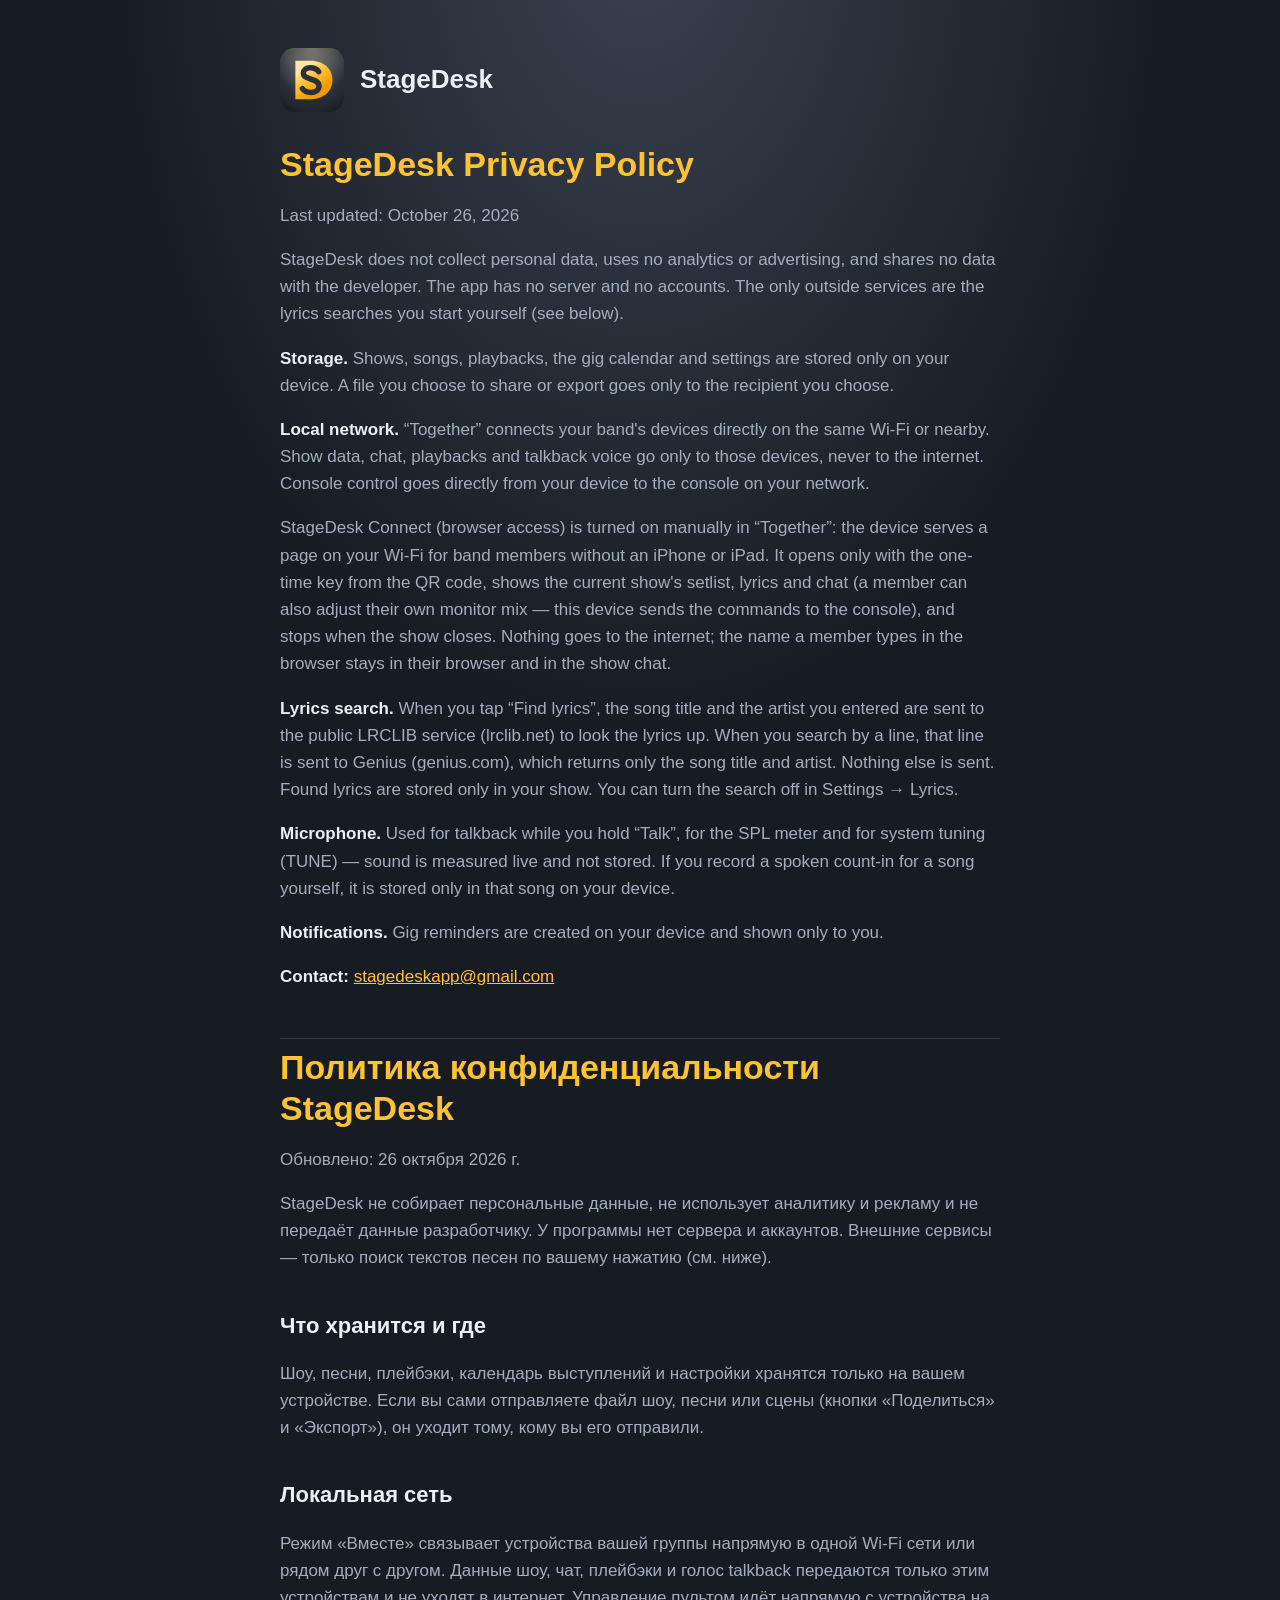
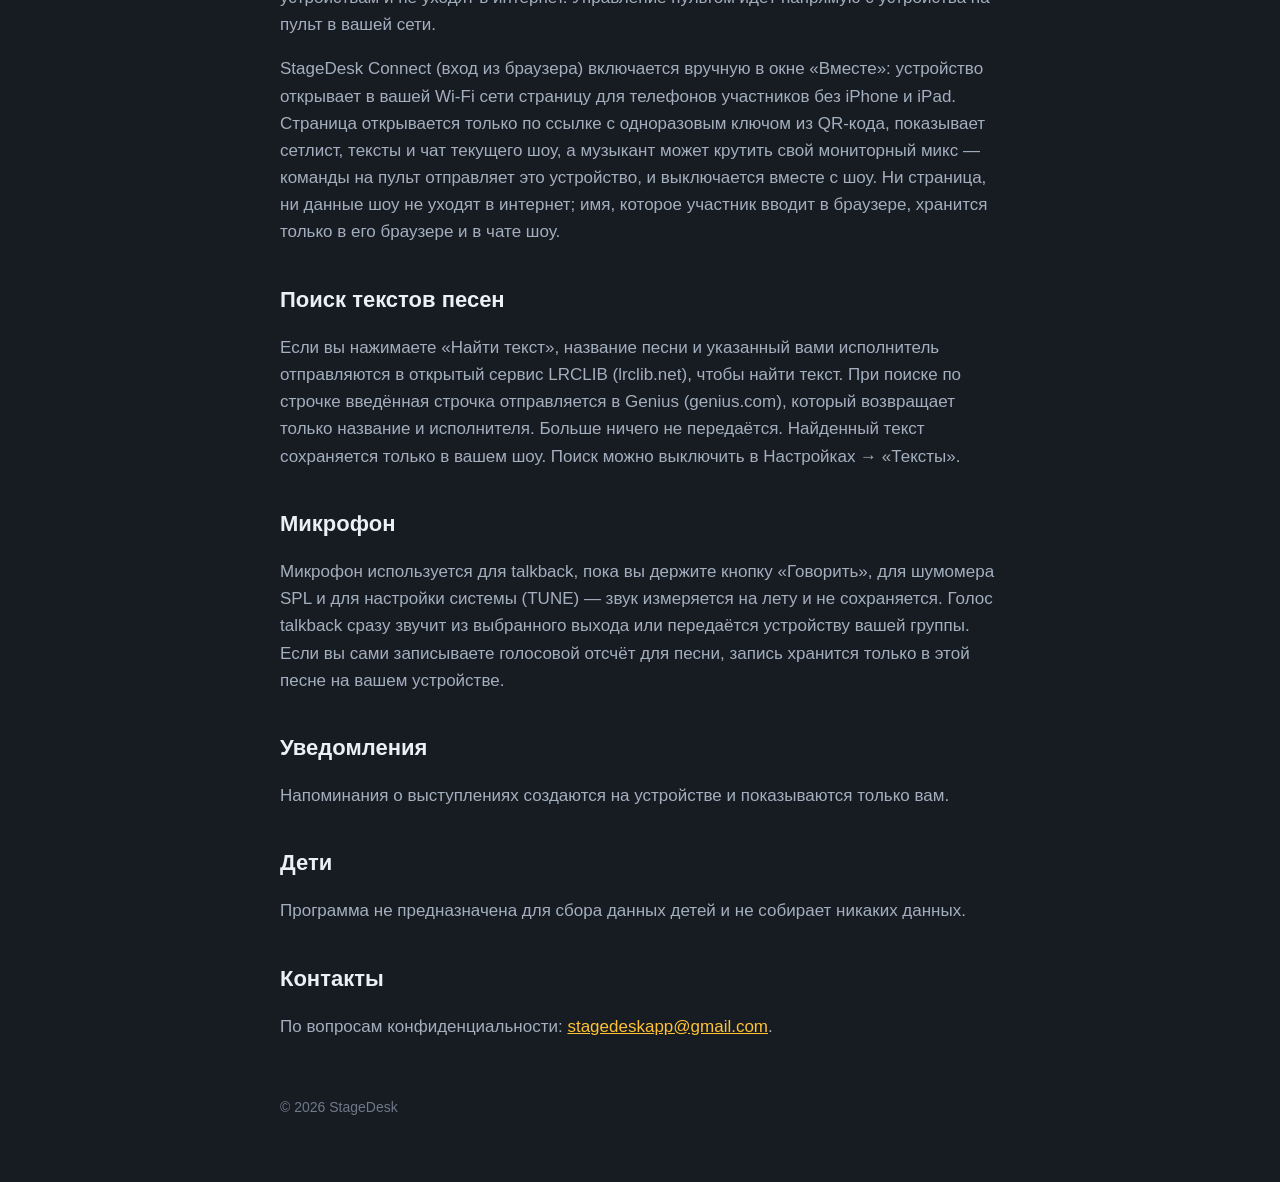
==== privacy.html @ 0006bb93 "Add files via upload" ====
<!doctype html>
<html lang="en"><head><meta charset="utf-8"><meta name="viewport" content="width=device-width, initial-scale=1">
<title>StageDesk Privacy Policy</title><link rel="icon" href="logo.svg"><link rel="stylesheet" href="style.css"></head>
<body><main>
<header><img src="logo.svg" alt=""><a href="./">StageDesk</a></header>
<h1>StageDesk Privacy Policy</h1>
<p>Last updated: October 26, 2026</p>
<p>StageDesk does not collect personal data, uses no analytics or advertising, and shares no data with the developer. The app has no server and no accounts. The only outside services are the lyrics searches you start yourself (see below).</p>
<p><strong>Storage.</strong> Shows, songs, playbacks, the gig calendar and settings are stored only on your device. A file you choose to share or export goes only to the recipient you choose.</p>
<p><strong>Local network.</strong> “Together” connects your band&#x27;s devices directly on the same Wi-Fi or nearby. Show data, chat, playbacks and talkback voice go only to those devices, never to the internet. Console control goes directly from your device to the console on your network.</p>
<p>StageDesk Connect (browser access) is turned on manually in “Together”: the device serves a page on your Wi-Fi for band members without an iPhone or iPad. It opens only with the one-time key from the QR code, shows the current show&#x27;s setlist, lyrics and chat (a member can also adjust their own monitor mix — this device sends the commands to the console), and stops when the show closes. Nothing goes to the internet; the name a member types in the browser stays in their browser and in the show chat.</p>
<p><strong>Lyrics search.</strong> When you tap “Find lyrics”, the song title and the artist you entered are sent to the public LRCLIB service (lrclib.net) to look the lyrics up. When you search by a line, that line is sent to Genius (genius.com), which returns only the song title and artist. Nothing else is sent. Found lyrics are stored only in your show. You can turn the search off in Settings → Lyrics.</p>
<p><strong>Microphone.</strong> Used for talkback while you hold “Talk”, for the SPL meter and for system tuning (TUNE) — sound is measured live and not stored. If you record a spoken count-in for a song yourself, it is stored only in that song on your device.</p>
<p><strong>Notifications.</strong> Gig reminders are created on your device and shown only to you.</p>
<p><strong>Contact:</strong> <a href="mailto:stagedeskapp@gmail.com">stagedeskapp@gmail.com</a></p>
<div class="lang" id="ru">
<h1>Политика конфиденциальности StageDesk</h1>
<p>Обновлено: 26 октября 2026 г.</p>
<p>StageDesk не собирает персональные данные, не использует аналитику и рекламу и не передаёт данные разработчику. У программы нет сервера и аккаунтов. Внешние сервисы — только поиск текстов песен по вашему нажатию (см. ниже).</p>
<h2>Что хранится и где</h2>
<p>Шоу, песни, плейбэки, календарь выступлений и настройки хранятся только на вашем устройстве. Если вы сами отправляете файл шоу, песни или сцены (кнопки «Поделиться» и «Экспорт»), он уходит тому, кому вы его отправили.</p>
<h2>Локальная сеть</h2>
<p>Режим «Вместе» связывает устройства вашей группы напрямую в одной Wi-Fi сети или рядом друг с другом. Данные шоу, чат, плейбэки и голос talkback передаются только этим устройствам и не уходят в интернет. Управление пультом идёт напрямую с устройства на пульт в вашей сети.</p>
<p>StageDesk Connect (вход из браузера) включается вручную в окне «Вместе»: устройство открывает в вашей Wi-Fi сети страницу для телефонов участников без iPhone и iPad. Страница открывается только по ссылке с одноразовым ключом из QR-кода, показывает сетлист, тексты и чат текущего шоу, а музыкант может крутить свой мониторный микс — команды на пульт отправляет это устройство, и выключается вместе с шоу. Ни страница, ни данные шоу не уходят в интернет; имя, которое участник вводит в браузере, хранится только в его браузере и в чате шоу.</p>
<h2>Поиск текстов песен</h2>
<p>Если вы нажимаете «Найти текст», название песни и указанный вами исполнитель отправляются в открытый сервис LRCLIB (lrclib.net), чтобы найти текст. При поиске по строчке введённая строчка отправляется в Genius (genius.com), который возвращает только название и исполнителя. Больше ничего не передаётся. Найденный текст сохраняется только в вашем шоу. Поиск можно выключить в Настройках → «Тексты».</p>
<h2>Микрофон</h2>
<p>Микрофон используется для talkback, пока вы держите кнопку «Говорить», для шумомера SPL и для настройки системы (TUNE) — звук измеряется на лету и не сохраняется. Голос talkback сразу звучит из выбранного выхода или передаётся устройству вашей группы. Если вы сами записываете голосовой отсчёт для песни, запись хранится только в этой песне на вашем устройстве.</p>
<h2>Уведомления</h2>
<p>Напоминания о выступлениях создаются на устройстве и показываются только вам.</p>
<h2>Дети</h2>
<p>Программа не предназначена для сбора данных детей и не собирает никаких данных.</p>
<h2>Контакты</h2>
<p>По вопросам конфиденциальности: <a href="mailto:stagedeskapp@gmail.com">stagedeskapp@gmail.com</a>.</p>
</div>
<footer>© 2026 StageDesk</footer>
</main></body></html>
---- style.css ----
:root { --bg: #171B22; --card: #222833; --text: #EAF0F6; --muted: #A3AFBE; --accent: #FFC233; }
* { box-sizing: border-box; }
body { margin: 0; background: radial-gradient(ellipse at 50% -10%, #3A4250 0%, var(--bg) 60%) fixed; background-color: var(--bg);
  color: var(--text); font: 17px/1.6 -apple-system, BlinkMacSystemFont, "Segoe UI", Roboto, sans-serif; }
main { max-width: 760px; margin: 0 auto; padding: 48px 20px 64px; }
header { display: flex; align-items: center; gap: 16px; margin-bottom: 32px; }
header img { width: 64px; height: 64px; }
header a { color: var(--text); text-decoration: none; font-size: 26px; font-weight: 700; }
h1 { font-size: 34px; line-height: 1.2; margin: 0 0 12px; color: var(--accent); }
h2 { font-size: 22px; margin: 36px 0 8px; }
h3 { font-size: 18px; margin: 24px 0 4px; }
p, li { color: var(--muted); }
strong { color: var(--text); }
a { color: var(--accent); }
.card { background: var(--card); border-radius: 16px; padding: 20px 24px; margin: 16px 0; }
nav { display: flex; gap: 20px; flex-wrap: wrap; margin-top: 8px; }
.lang { border-top: 1px solid #333B48; margin-top: 48px; padding-top: 8px; }
footer { margin-top: 56px; font-size: 14px; color: #6E7A8A; }
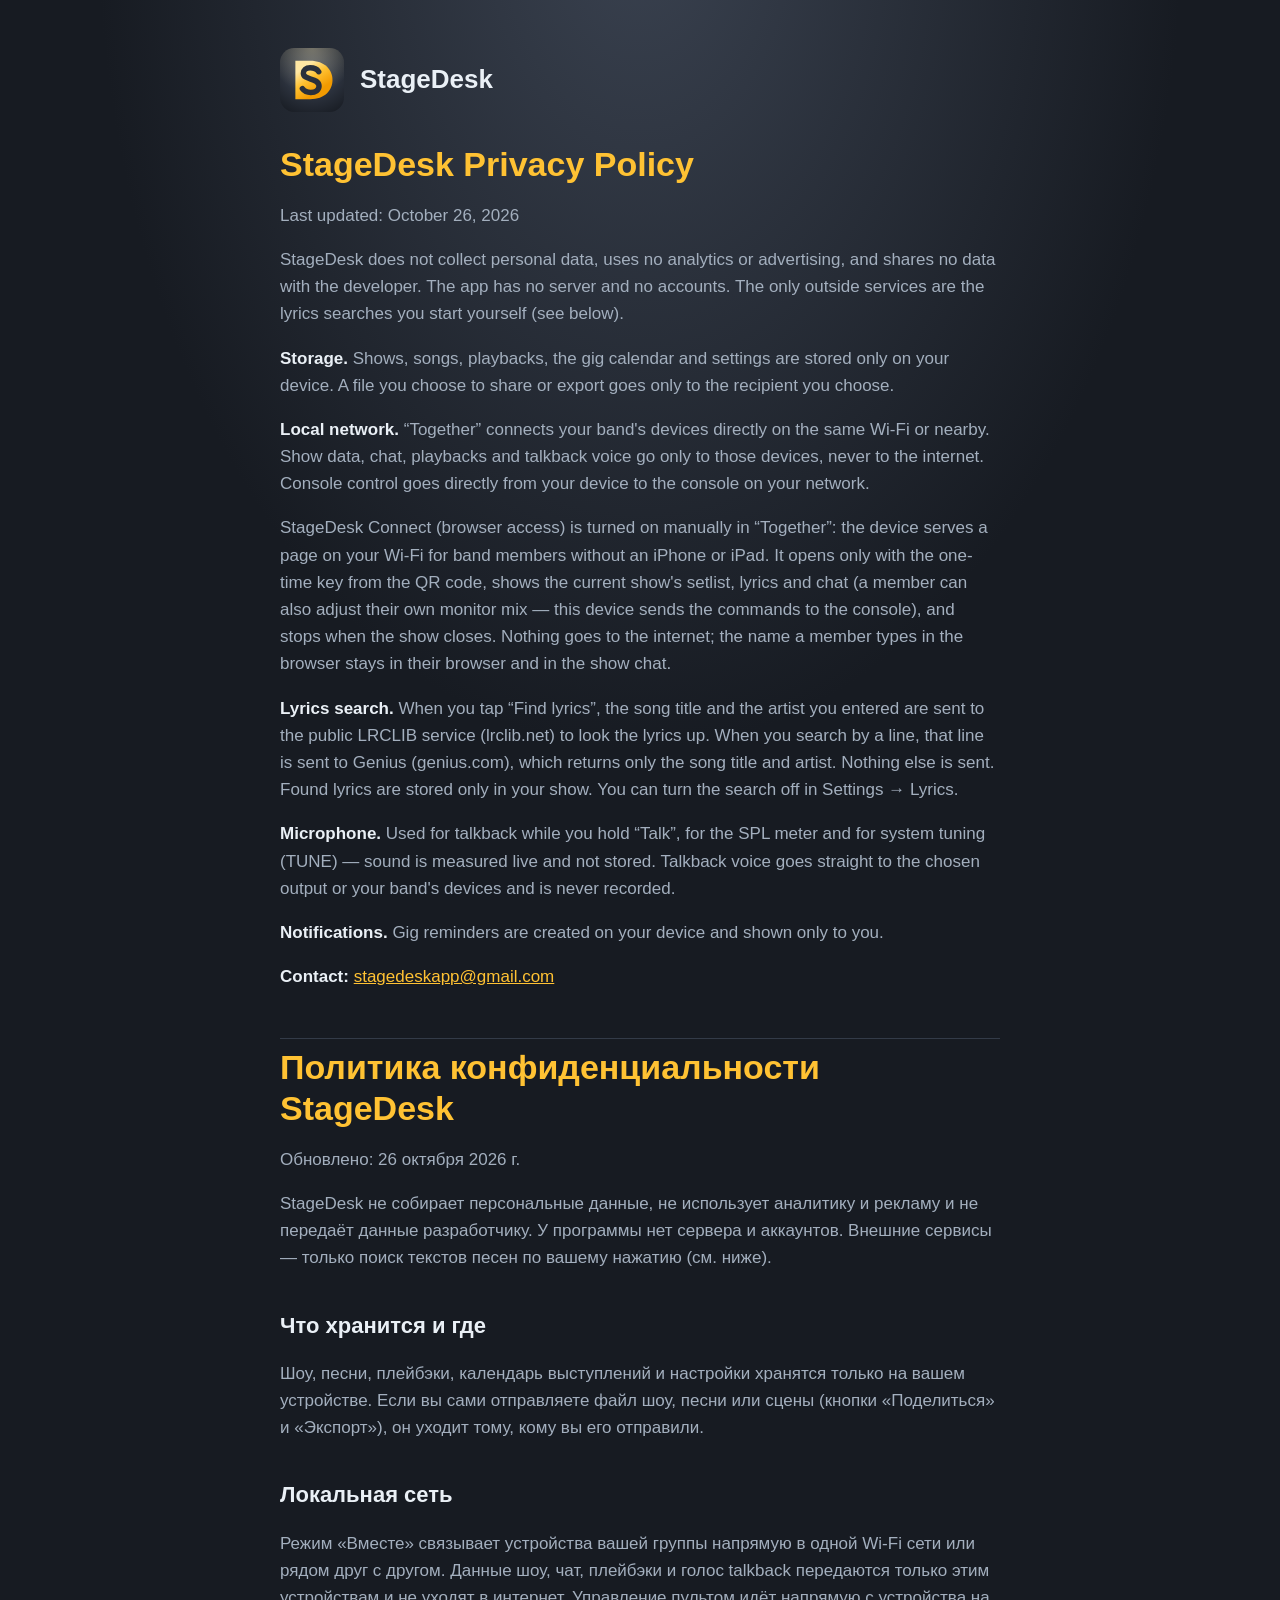
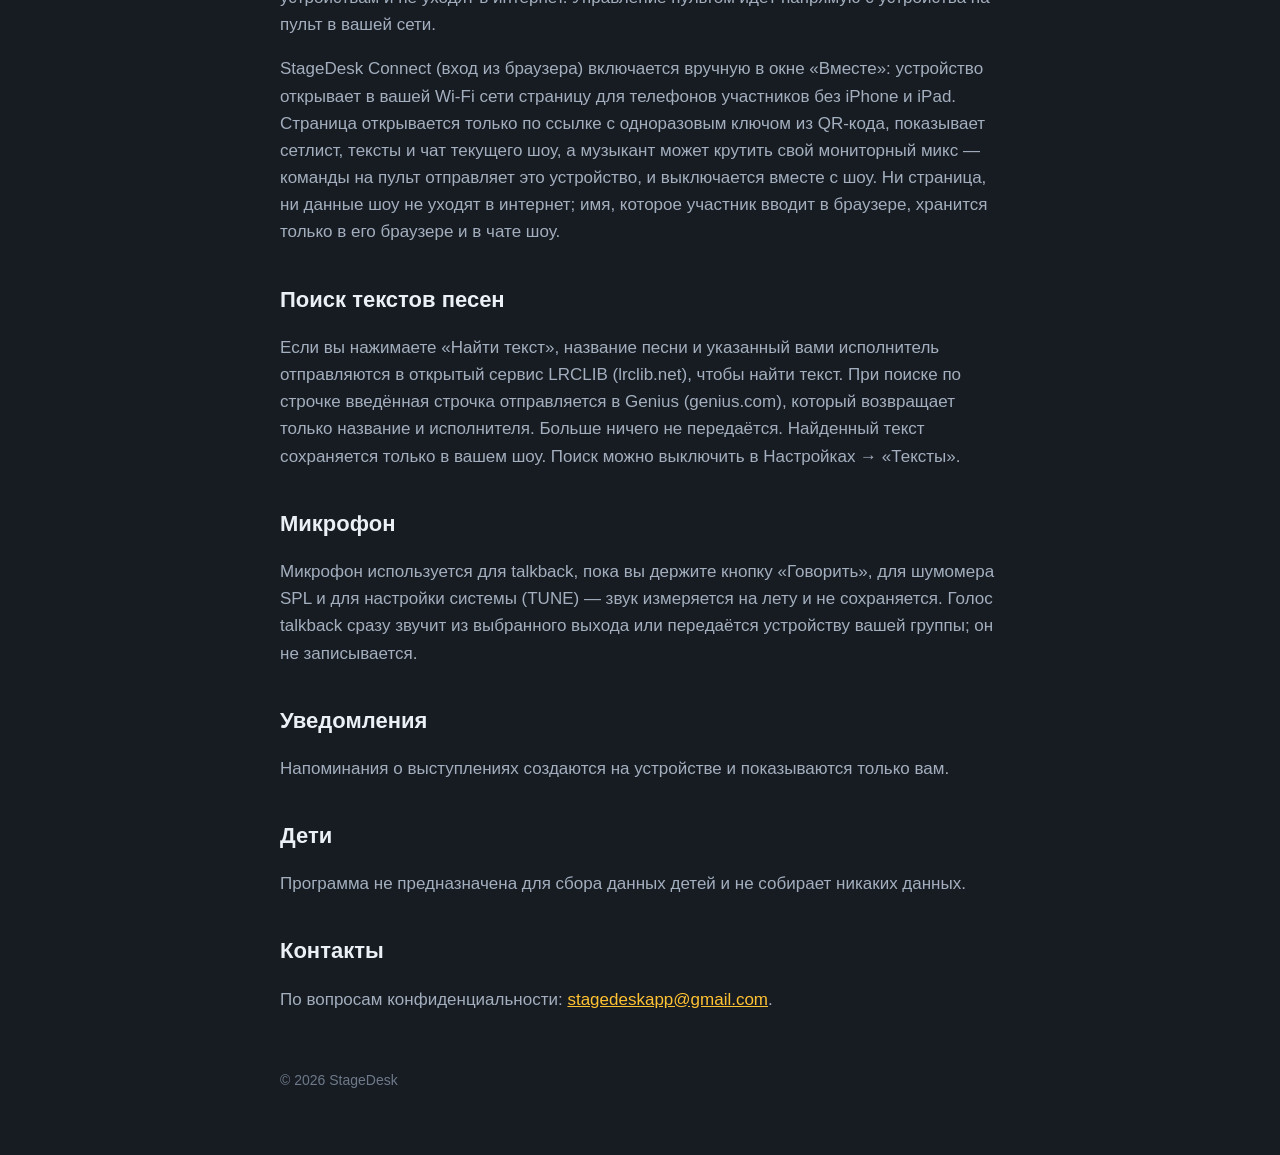
==== commit 2bf18cb0: "Add files via upload" ====
--- a/privacy.html
+++ b/privacy.html
@@ -10,7 +10,7 @@
 <p><strong>Local network.</strong> “Together” connects your band&#x27;s devices directly on the same Wi-Fi or nearby. Show data, chat, playbacks and talkback voice go only to those devices, never to the internet. Console control goes directly from your device to the console on your network.</p>
 <p>StageDesk Connect (browser access) is turned on manually in “Together”: the device serves a page on your Wi-Fi for band members without an iPhone or iPad. It opens only with the one-time key from the QR code, shows the current show&#x27;s setlist, lyrics and chat (a member can also adjust their own monitor mix — this device sends the commands to the console), and stops when the show closes. Nothing goes to the internet; the name a member types in the browser stays in their browser and in the show chat.</p>
 <p><strong>Lyrics search.</strong> When you tap “Find lyrics”, the song title and the artist you entered are sent to the public LRCLIB service (lrclib.net) to look the lyrics up. When you search by a line, that line is sent to Genius (genius.com), which returns only the song title and artist. Nothing else is sent. Found lyrics are stored only in your show. You can turn the search off in Settings → Lyrics.</p>
-<p><strong>Microphone.</strong> Used for talkback while you hold “Talk”, for the SPL meter and for system tuning (TUNE) — sound is measured live and not stored. If you record a spoken count-in for a song yourself, it is stored only in that song on your device.</p>
+<p><strong>Microphone.</strong> Used for talkback while you hold “Talk”, for the SPL meter and for system tuning (TUNE) — sound is measured live and not stored. Talkback voice goes straight to the chosen output or your band&#x27;s devices and is never recorded.</p>
 <p><strong>Notifications.</strong> Gig reminders are created on your device and shown only to you.</p>
 <p><strong>Contact:</strong> <a href="mailto:stagedeskapp@gmail.com">stagedeskapp@gmail.com</a></p>
 <div class="lang" id="ru">
@@ -25,7 +25,7 @@
 <h2>Поиск текстов песен</h2>
 <p>Если вы нажимаете «Найти текст», название песни и указанный вами исполнитель отправляются в открытый сервис LRCLIB (lrclib.net), чтобы найти текст. При поиске по строчке введённая строчка отправляется в Genius (genius.com), который возвращает только название и исполнителя. Больше ничего не передаётся. Найденный текст сохраняется только в вашем шоу. Поиск можно выключить в Настройках → «Тексты».</p>
 <h2>Микрофон</h2>
-<p>Микрофон используется для talkback, пока вы держите кнопку «Говорить», для шумомера SPL и для настройки системы (TUNE) — звук измеряется на лету и не сохраняется. Голос talkback сразу звучит из выбранного выхода или передаётся устройству вашей группы. Если вы сами записываете голосовой отсчёт для песни, запись хранится только в этой песне на вашем устройстве.</p>
+<p>Микрофон используется для talkback, пока вы держите кнопку «Говорить», для шумомера SPL и для настройки системы (TUNE) — звук измеряется на лету и не сохраняется. Голос talkback сразу звучит из выбранного выхода или передаётся устройству вашей группы; он не записывается.</p>
 <h2>Уведомления</h2>
 <p>Напоминания о выступлениях создаются на устройстве и показываются только вам.</p>
 <h2>Дети</h2>
